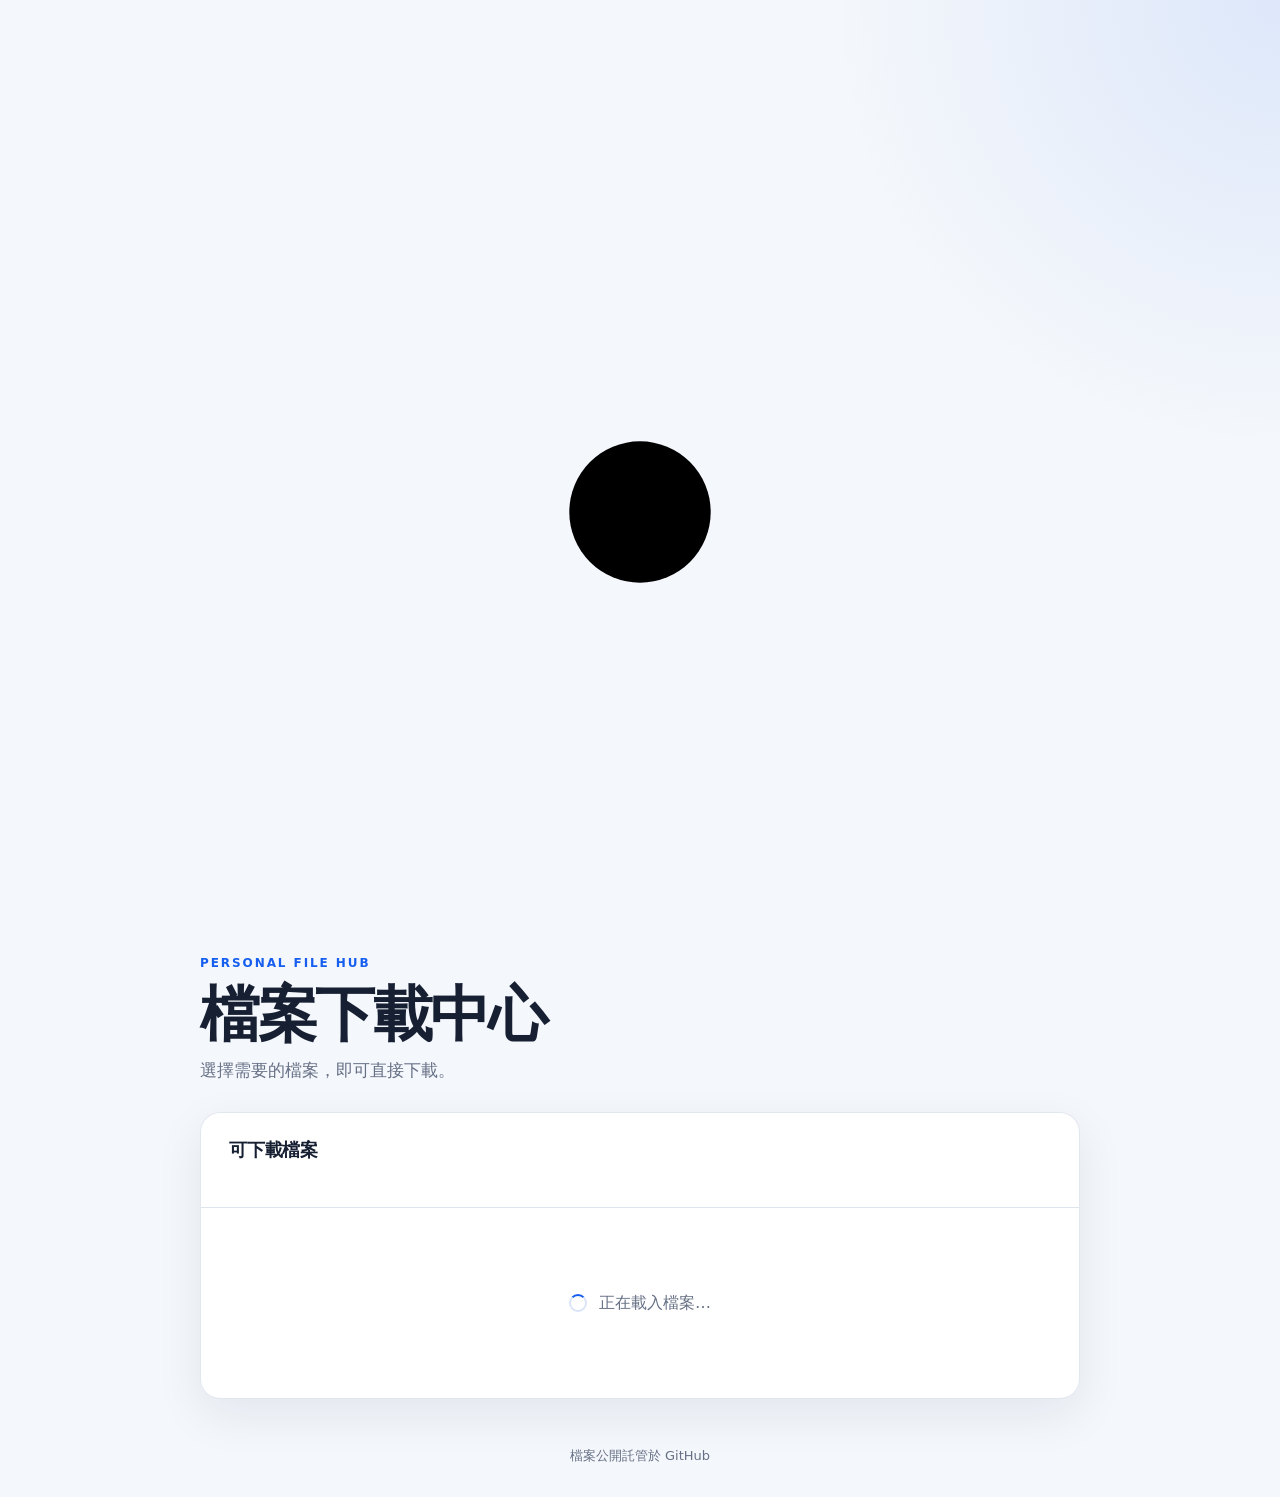
==== index.html @ 32b22eba "Move upload access behind a subtle private entry" ====
<!doctype html>
<html lang="zh-Hant">
  <head>
    <meta charset="UTF-8">
    <meta name="viewport" content="width=device-width, initial-scale=1.0">
    <meta name="description" content="從 GitHub 儲存庫快速下載公開檔案。">
    <meta name="theme-color" content="#f4f7fb">
    <title>檔案下載中心</title>
    <link rel="stylesheet" href="styles.css">
  </head>
  <body>
    <main class="page-shell">
      <header class="hero hero-with-entry">
        <a
          class="quiet-entry"
          href="upload.html"
          aria-label="開啟私人上傳工具"
          title="工具"
        >
          <svg viewBox="0 0 28 28" aria-hidden="true">
            <path d="M14 4.5v5M14 18.5v5M4.5 14h5M18.5 14h5" />
            <path d="M8 8l3 3M17 17l3 3M20 8l-3 3M11 17l-3 3" />
            <circle cx="14" cy="14" r="2.25" />
          </svg>
        </a>
        <p class="eyebrow">PERSONAL FILE HUB</p>
        <h1>檔案下載中心</h1>
        <p class="intro">選擇需要的檔案，即可直接下載。</p>
      </header>

      <section class="file-section" aria-labelledby="file-list-title">
        <div class="section-heading">
          <div>
            <h2 id="file-list-title">可下載檔案</h2>
            <p id="file-count" class="file-count" aria-live="polite"></p>
          </div>
          <button id="refresh-button" class="refresh-button" type="button" hidden>
            重新整理
          </button>
        </div>

        <div id="status" class="status" role="status" aria-live="polite">
          <span class="spinner" aria-hidden="true"></span>
          <span>正在載入檔案…</span>
        </div>
        <ul id="file-list" class="file-list" aria-label="檔案清單" hidden></ul>
      </section>
    </main>

    <footer>
      <p>檔案公開託管於 GitHub</p>
    </footer>

    <script src="app.js" defer></script>
  </body>
</html>
---- styles.css ----
:root {
  color-scheme: light;
  --background: #f4f7fb;
  --surface: #ffffff;
  --surface-soft: #f8fafc;
  --text: #172033;
  --muted: #667085;
  --border: #dfe5ee;
  --accent: #155eef;
  --accent-hover: #004eeb;
  --accent-soft: #eff4ff;
  --success: #067647;
  --success-soft: #ecfdf3;
  --danger: #b42318;
  --danger-soft: #fef3f2;
  --shadow: 0 16px 48px rgba(24, 39, 75, 0.08);
}

* { box-sizing: border-box; }

body {
  min-height: 100vh;
  margin: 0;
  background:
    radial-gradient(circle at top right, rgba(21, 94, 239, 0.1), transparent 28rem),
    var(--background);
  color: var(--text);
  font-family: Inter, ui-sans-serif, system-ui, -apple-system, BlinkMacSystemFont,
    "Segoe UI", "Noto Sans TC", sans-serif;
  -webkit-font-smoothing: antialiased;
}

button, input { font: inherit; }
button { -webkit-tap-highlight-color: transparent; }

.page-shell {
  width: min(100% - 32px, 880px);
  margin: 0 auto;
  padding: 72px 0 40px;
}

.hero { margin-bottom: 30px; }
.eyebrow {
  margin: 0 0 12px;
  color: var(--accent);
  font-size: 0.75rem;
  font-weight: 800;
  letter-spacing: 0.16em;
}

h1, h2, p { margin-top: 0; }
h1 {
  margin-bottom: 12px;
  font-size: clamp(2.25rem, 6vw, 3.75rem);
  line-height: 1.08;
  letter-spacing: -0.04em;
}
h2 { margin-bottom: 4px; font-size: 1.15rem; letter-spacing: -0.01em; }
.intro { max-width: 620px; margin-bottom: 0; color: var(--muted); font-size: 1.05rem; }

.upload-section, .file-section {
  overflow: hidden;
  border: 1px solid rgba(223, 229, 238, 0.9);
  border-radius: 20px;
  background: rgba(255, 255, 255, 0.94);
  box-shadow: var(--shadow);
}
.upload-section { margin-bottom: 24px; }

.section-heading {
  display: flex;
  align-items: center;
  justify-content: space-between;
  gap: 20px;
  padding: 24px 28px;
  border-bottom: 1px solid var(--border);
}
.file-count { min-height: 1.25em; margin-bottom: 0; color: var(--muted); font-size: 0.875rem; }
.private-badge {
  flex: 0 0 auto;
  padding: 6px 10px;
  border-radius: 999px;
  background: var(--success-soft);
  color: var(--success);
  font-size: 0.78rem;
  font-weight: 750;
}
.upload-body { display: grid; gap: 18px; padding: 24px 28px 28px; }

.token-panel {
  padding: 18px;
  border: 1px solid var(--border);
  border-radius: 14px;
  background: var(--surface-soft);
}
.token-panel > label { display: block; margin-bottom: 8px; font-size: 0.85rem; font-weight: 750; }
.token-row { display: grid; grid-template-columns: minmax(0, 1fr) auto auto; gap: 8px; }
.token-row input {
  width: 100%;
  min-width: 0;
  padding: 10px 12px;
  border: 1px solid var(--border);
  border-radius: 9px;
  background: var(--surface);
  color: var(--text);
}
.token-options { display: flex; align-items: center; justify-content: space-between; gap: 12px; margin-top: 10px; }
.checkbox-label { display: inline-flex; align-items: center; gap: 7px; color: var(--muted); font-size: 0.8rem; }
.security-note { margin: 10px 0 0; color: var(--muted); font-size: 0.78rem; line-height: 1.5; }

.drop-zone {
  display: grid;
  min-height: 220px;
  place-items: center;
  align-content: center;
  gap: 9px;
  padding: 30px;
  border: 1.5px dashed #b9c5d8;
  border-radius: 16px;
  background: var(--surface-soft);
  cursor: pointer;
  text-align: center;
  transition: border-color 150ms ease, background 150ms ease, transform 150ms ease;
}
.drop-zone:hover, .drop-zone.dragging { border-color: var(--accent); background: var(--accent-soft); }
.drop-zone.dragging { transform: scale(1.005); }
.drop-zone.has-file { border-style: solid; border-color: #75e0a7; background: var(--success-soft); }
.upload-icon {
  display: grid;
  width: 42px;
  height: 42px;
  place-items: center;
  border-radius: 12px;
  background: var(--accent);
  color: #fff;
  font-size: 1.35rem;
  font-weight: 800;
}
.drop-title { max-width: 100%; margin: 4px 0 0; overflow-wrap: anywhere; font-weight: 750; }
.drop-meta { margin: 0; color: var(--muted); font-size: 0.82rem; }
.choose-button { margin-top: 6px; }

.upload-actions { display: flex; justify-content: flex-end; gap: 10px; }
.upload-button, .download-button {
  display: inline-flex;
  min-width: 120px;
  align-items: center;
  justify-content: center;
  gap: 8px;
  padding: 11px 18px;
  border: 0;
  border-radius: 10px;
  background: var(--accent);
  color: #fff;
  font-weight: 750;
  cursor: pointer;
  transition: background 150ms ease, transform 150ms ease;
}
.upload-button:hover:not(:disabled), .download-button:hover:not(:disabled) { background: var(--accent-hover); transform: translateY(-1px); }
.upload-button:disabled, .download-button:disabled { cursor: not-allowed; opacity: 0.5; }
.secondary-button, .refresh-button {
  flex: 0 0 auto;
  padding: 9px 12px;
  border: 1px solid var(--border);
  border-radius: 9px;
  background: var(--surface);
  color: var(--text);
  cursor: pointer;
}
.secondary-button:hover, .refresh-button:hover { background: var(--surface-soft); }
.text-button { padding: 0; border: 0; background: transparent; color: var(--accent); font-size: 0.8rem; cursor: pointer; }

.upload-progress { display: grid; gap: 8px; }
.progress-track { overflow: hidden; height: 7px; border-radius: 999px; background: #e8edf5; }
.progress-bar { width: 0; height: 100%; border-radius: inherit; background: var(--accent); transition: width 200ms ease; }
.progress-bar.indeterminate { animation: progress 1.25s ease-in-out infinite alternate; }
@keyframes progress { from { transform: translateX(-70%); } to { transform: translateX(230%); } }
.upload-status { margin: 0; color: var(--muted); font-size: 0.82rem; }
.upload-status.success { color: var(--success); }
.upload-status.error { color: var(--danger); }

.status {
  display: flex;
  min-height: 190px;
  align-items: center;
  justify-content: center;
  gap: 12px;
  padding: 32px;
  color: var(--muted);
  text-align: center;
}
.status.error { color: var(--danger); }
.spinner {
  width: 18px;
  height: 18px;
  flex: 0 0 auto;
  border: 2px solid #dbe5f7;
  border-top-color: var(--accent);
  border-radius: 50%;
  animation: spin 0.8s linear infinite;
}
@keyframes spin { to { transform: rotate(360deg); } }

.file-list { margin: 0; padding: 0; list-style: none; }
.file-item {
  display: grid;
  grid-template-columns: minmax(0, 1fr) auto;
  align-items: center;
  gap: 20px;
  padding: 22px 28px;
}
.file-item + .file-item { border-top: 1px solid var(--border); }
.file-details { min-width: 0; }
.file-name {
  overflow: hidden;
  margin: 0 0 9px;
  font-size: 1rem;
  font-weight: 700;
  line-height: 1.35;
  text-overflow: ellipsis;
  white-space: nowrap;
}
.file-meta { display: flex; flex-wrap: wrap; gap: 8px; margin: 0; color: var(--muted); font-size: 0.8125rem; }
.extension { padding: 2px 8px; border-radius: 999px; background: var(--accent-soft); color: var(--accent); font-weight: 700; }
.button-spinner { width: 14px; height: 14px; border: 2px solid rgba(255, 255, 255, 0.45); border-top-color: #fff; border-radius: 50%; animation: spin 0.8s linear infinite; }

button:focus-visible, input:focus-visible, .drop-zone:focus-visible { outline: 3px solid rgba(21, 94, 239, 0.28); outline-offset: 2px; }
footer { padding: 8px 16px 32px; color: var(--muted); font-size: 0.8125rem; text-align: center; }
footer p { margin-bottom: 0; }
[hidden] { display: none !important; }

@media (max-width: 600px) {
  .page-shell { width: min(100% - 24px, 880px); padding-top: 44px; }
  .hero { margin-bottom: 24px; }
  .section-heading, .file-item, .upload-body { padding-right: 20px; padding-left: 20px; }
  .token-row { grid-template-columns: 1fr auto; }
  .token-row input { grid-column: 1 / -1; }
  .token-options { align-items: flex-start; flex-direction: column; }
  .drop-zone { min-height: 200px; padding: 24px 18px; }
  .upload-actions { flex-direction: column-reverse; }
  .upload-button, .upload-actions .secondary-button { width: 100%; }
  .file-item { grid-template-columns: 1fr; gap: 16px; }
  .file-name { white-space: normal; overflow-wrap: anywhere; }
  .download-button { width: 100%; }
}

@media (prefers-reduced-motion: reduce) {
  *, *::before, *::after {
    scroll-behavior: auto !important;
    transition-duration: 0.01ms !important;
    animation-duration: 0.01ms !important;
    animation-iteration-count: 1 !important;
  }
}
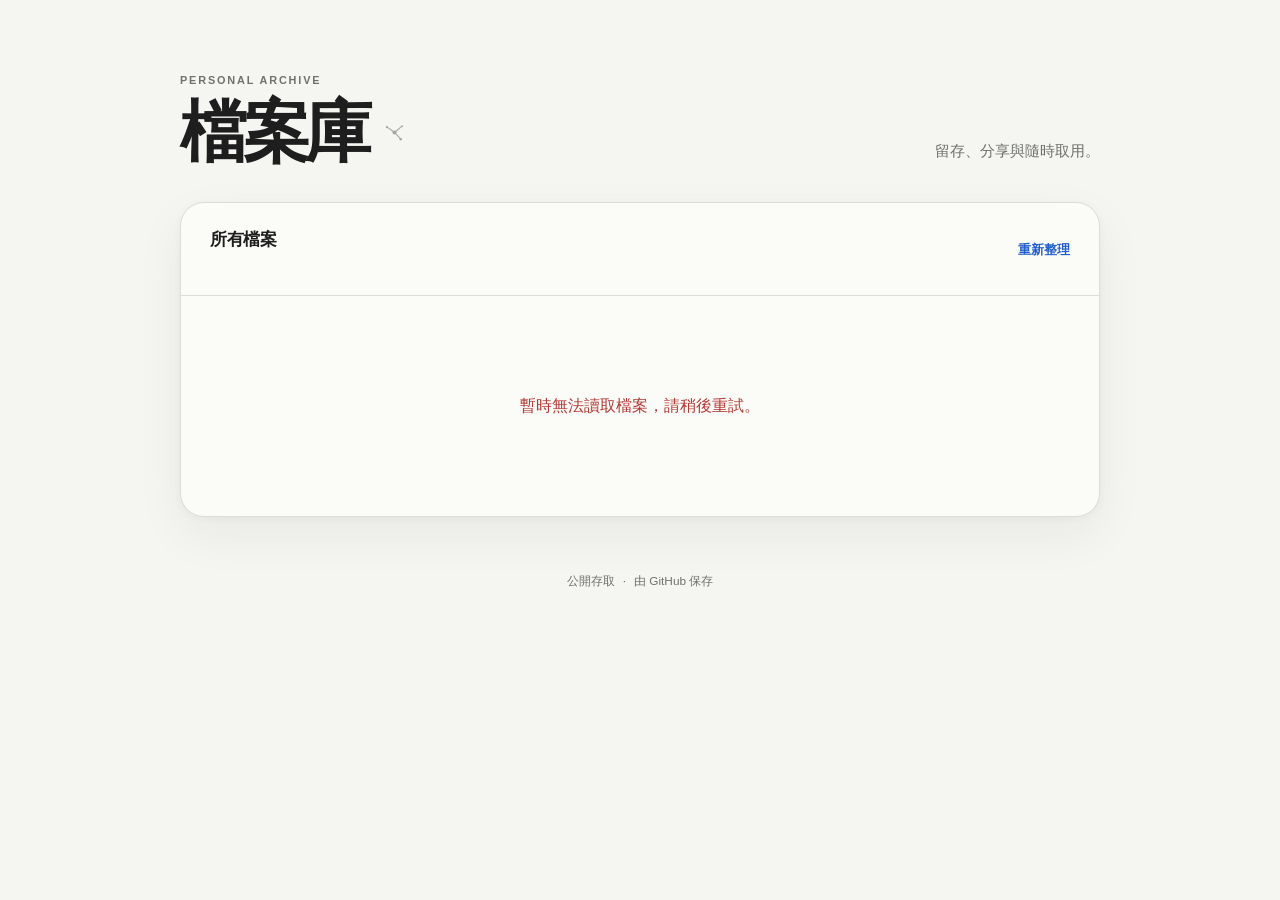
==== commit ad46e97a: "Redesign personal file hub experience" ====
--- a/index.html
+++ b/index.html
@@ -2,55 +2,59 @@
 <html lang="zh-Hant">
   <head>
     <meta charset="UTF-8">
-    <meta name="viewport" content="width=device-width, initial-scale=1.0">
-    <meta name="description" content="從 GitHub 儲存庫快速下載公開檔案。">
-    <meta name="theme-color" content="#f4f7fb">
-    <title>檔案下載中心</title>
+    <meta name="viewport" content="width=device-width, initial-scale=1, viewport-fit=cover">
+    <meta name="description" content="一個安靜、可靠的個人公開檔案庫。">
+    <meta name="theme-color" content="#f5f5f2" media="(prefers-color-scheme: light)">
+    <meta name="theme-color" content="#161718" media="(prefers-color-scheme: dark)">
+    <meta name="apple-mobile-web-app-capable" content="yes">
+    <meta name="apple-mobile-web-app-status-bar-style" content="default">
+    <meta name="apple-mobile-web-app-title" content="檔案庫">
+    <link rel="manifest" href="manifest.webmanifest">
+    <link rel="apple-touch-icon" href="assets/icons/apple-touch-icon.png">
     <link rel="stylesheet" href="styles.css">
+    <title>檔案庫</title>
   </head>
-  <body>
-    <main class="page-shell">
-      <header class="hero hero-with-entry">
-        <a
-          class="quiet-entry"
-          href="upload.html"
-          aria-label="開啟私人上傳工具"
-          title="工具"
-        >
-          <svg viewBox="0 0 28 28" aria-hidden="true">
-            <path d="M14 4.5v5M14 18.5v5M4.5 14h5M18.5 14h5" />
-            <path d="M8 8l3 3M17 17l3 3M20 8l-3 3M11 17l-3 3" />
-            <circle cx="14" cy="14" r="2.25" />
-          </svg>
-        </a>
-        <p class="eyebrow">PERSONAL FILE HUB</p>
-        <h1>檔案下載中心</h1>
-        <p class="intro">選擇需要的檔案，即可直接下載。</p>
+  <body class="archive-page">
+    <main class="app-frame">
+      <header class="archive-header">
+        <div class="archive-ident">
+          <p class="kicker">PERSONAL ARCHIVE</p>
+          <div class="title-line">
+            <h1>檔案庫</h1>
+            <a class="constellation-link" href="upload.html" aria-label="開啟私人上傳工具" title="管理檔案">
+              <svg aria-hidden="true" viewBox="0 0 28 28" fill="none">
+                <circle cx="14" cy="14" r="2.2" fill="currentColor"/>
+                <circle cx="5.5" cy="8" r="1.3" fill="currentColor"/>
+                <circle cx="22.5" cy="7" r="1.1" fill="currentColor"/>
+                <circle cx="21" cy="21.5" r="1.4" fill="currentColor"/>
+                <path d="M7 8.8 12.2 12.6M15.8 12.6 21.3 7.8M15.6 15.6l4.4 4.7" stroke="currentColor" stroke-width="1.2" stroke-linecap="round"/>
+              </svg>
+            </a>
+          </div>
+        </div>
+        <p class="archive-summary">留存、分享與隨時取用。</p>
       </header>
 
-      <section class="file-section" aria-labelledby="file-list-title">
-        <div class="section-heading">
+      <section class="library" aria-labelledby="file-list-title">
+        <div class="library-heading">
           <div>
-            <h2 id="file-list-title">可下載檔案</h2>
+            <h2 id="file-list-title">所有檔案</h2>
             <p id="file-count" class="file-count" aria-live="polite"></p>
           </div>
-          <button id="refresh-button" class="refresh-button" type="button" hidden>
-            重新整理
-          </button>
+          <button id="refresh-button" class="text-button" type="button" hidden>重新整理</button>
         </div>
 
-        <div id="status" class="status" role="status" aria-live="polite">
-          <span class="spinner" aria-hidden="true"></span>
-          <span>正在載入檔案…</span>
+        <div id="status" class="library-state" role="status" aria-live="polite">
+          <span class="quiet-spinner" aria-hidden="true"></span>
+          <span>正在整理檔案…</span>
         </div>
-        <ul id="file-list" class="file-list" aria-label="檔案清單" hidden></ul>
+        <ul id="file-list" class="file-list" aria-label="可下載檔案" hidden></ul>
       </section>
     </main>
 
-    <footer>
-      <p>檔案公開託管於 GitHub</p>
+    <footer class="archive-footer">
+      <span>公開存取</span><span aria-hidden="true">·</span><span>由 GitHub 保存</span>
     </footer>
-
     <script src="app.js" defer></script>
   </body>
 </html>
--- a/styles.css
+++ b/styles.css
@@ -1,254 +1,179 @@
 :root {
-  color-scheme: light;
-  --background: #f4f7fb;
-  --surface: #ffffff;
-  --surface-soft: #f8fafc;
-  --text: #172033;
-  --muted: #667085;
-  --border: #dfe5ee;
-  --accent: #155eef;
-  --accent-hover: #004eeb;
-  --accent-soft: #eff4ff;
-  --success: #067647;
-  --success-soft: #ecfdf3;
-  --danger: #b42318;
-  --danger-soft: #fef3f2;
-  --shadow: 0 16px 48px rgba(24, 39, 75, 0.08);
+  color-scheme: light dark;
+  --canvas: #f5f5f2;
+  --surface: #fbfbf8;
+  --surface-raised: #ffffff;
+  --ink: #1d1e1d;
+  --ink-soft: #6e716d;
+  --line: #dcddd8;
+  --line-strong: #c7c9c3;
+  --blue: #225fcc;
+  --blue-pressed: #164aab;
+  --blue-wash: #eaf1ff;
+  --success: #27744e;
+  --danger: #b33a35;
+  --danger-wash: #fff1ef;
+  --shadow: 0 18px 50px rgba(26, 28, 24, 0.06), 0 2px 8px rgba(26, 28, 24, 0.035);
+  --radius-lg: 24px;
+  --safe-bottom: env(safe-area-inset-bottom, 0px);
+  font-family: ui-rounded, "SF Pro Rounded", "SF Pro Text", -apple-system, BlinkMacSystemFont, "Segoe UI", "Noto Sans TC", sans-serif;
+}
+
+@media (prefers-color-scheme: dark) {
+  :root {
+    --canvas: #161718;
+    --surface: #1e2020;
+    --surface-raised: #252727;
+    --ink: #f1f2ef;
+    --ink-soft: #aeb2ac;
+    --line: #383b39;
+    --line-strong: #4a4e4b;
+    --blue: #91b8ff;
+    --blue-pressed: #b9d1ff;
+    --blue-wash: #1d3155;
+    --success: #77d39b;
+    --danger: #ff9c95;
+    --danger-wash: #462523;
+    --shadow: none;
+  }
 }
 
 * { box-sizing: border-box; }
-
+html { background: var(--canvas); }
 body {
+  min-width: 320px;
   min-height: 100vh;
   margin: 0;
-  background:
-    radial-gradient(circle at top right, rgba(21, 94, 239, 0.1), transparent 28rem),
-    var(--background);
-  color: var(--text);
-  font-family: Inter, ui-sans-serif, system-ui, -apple-system, BlinkMacSystemFont,
-    "Segoe UI", "Noto Sans TC", sans-serif;
+  background: var(--canvas);
+  color: var(--ink);
+  font: 400 16px/1.5 ui-rounded, "SF Pro Rounded", "SF Pro Text", -apple-system, BlinkMacSystemFont, "Segoe UI", "Noto Sans TC", sans-serif;
   -webkit-font-smoothing: antialiased;
+  text-rendering: optimizeLegibility;
 }
+button, input { font: inherit; }
+button { color: inherit; -webkit-tap-highlight-color: transparent; }
+a { color: inherit; -webkit-tap-highlight-color: transparent; }
+h1, h2, h3, p { margin-top: 0; }
+h1 { margin-bottom: 0; font-size: clamp(2.45rem, 7vw, 4.2rem); font-weight: 620; line-height: 0.98; letter-spacing: -0.065em; }
+h2 { margin-bottom: 5px; font-size: 1.05rem; font-weight: 650; letter-spacing: -0.025em; }
 
-button, input { font: inherit; }
-button { -webkit-tap-highlight-color: transparent; }
+.app-frame { width: min(calc(100% - 40px), 920px); margin: 0 auto; padding: max(72px, calc(env(safe-area-inset-top, 0px) + 48px)) 0 52px; }
+.archive-header { display: flex; align-items: end; justify-content: space-between; gap: 24px; margin-bottom: 37px; }
+.kicker { margin: 0 0 11px; color: var(--ink-soft); font-size: 0.68rem; font-weight: 700; letter-spacing: 0.17em; }
+.title-line { display: flex; align-items: center; gap: 10px; }
+.archive-summary { max-width: 12rem; margin: 0 0 3px; color: var(--ink-soft); font-size: 0.94rem; text-align: right; }
 
-.page-shell {
-  width: min(100% - 32px, 880px);
-  margin: 0 auto;
-  padding: 72px 0 40px;
-}
+.constellation-link { display: inline-grid; width: 34px; height: 34px; place-items: center; border-radius: 50%; color: color-mix(in srgb, var(--ink-soft) 82%, transparent); opacity: 0.72; transition: color 180ms ease, background 180ms ease, opacity 180ms ease, transform 180ms ease; }
+.constellation-link svg { width: 25px; height: 25px; }
+.constellation-link:hover { background: var(--blue-wash); color: var(--blue); opacity: 1; transform: rotate(10deg); }
+.constellation-link:active { transform: scale(0.9); }
 
-.hero { margin-bottom: 30px; }
-.eyebrow {
-  margin: 0 0 12px;
-  color: var(--accent);
-  font-size: 0.75rem;
-  font-weight: 800;
-  letter-spacing: 0.16em;
-}
+.library, .upload-panel { overflow: hidden; border: 1px solid var(--line); border-radius: var(--radius-lg); background: var(--surface); box-shadow: var(--shadow); }
+.library-heading { display: flex; align-items: center; justify-content: space-between; gap: 20px; padding: 24px 29px 21px; border-bottom: 1px solid var(--line); }
+.file-count { min-height: 1.25em; margin: 0; color: var(--ink-soft); font-size: 0.82rem; }
 
-h1, h2, p { margin-top: 0; }
-h1 {
-  margin-bottom: 12px;
-  font-size: clamp(2.25rem, 6vw, 3.75rem);
-  line-height: 1.08;
-  letter-spacing: -0.04em;
-}
-h2 { margin-bottom: 4px; font-size: 1.15rem; letter-spacing: -0.01em; }
-.intro { max-width: 620px; margin-bottom: 0; color: var(--muted); font-size: 1.05rem; }
+.text-button { padding: 8px 0; border: 0; background: transparent; color: var(--blue); font-size: 0.84rem; font-weight: 650; cursor: pointer; }
+.text-button:hover { color: var(--blue-pressed); text-decoration: underline; text-underline-offset: 3px; }
+.library-state { display: flex; min-height: 220px; align-items: center; justify-content: center; gap: 10px; padding: 32px; color: var(--ink-soft); text-align: center; }
+.library-state.error { color: var(--danger); }
+.quiet-spinner, .spinner { display: inline-block; width: 15px; height: 15px; flex: 0 0 auto; border: 1.8px solid color-mix(in srgb, var(--ink-soft) 24%, transparent); border-top-color: currentColor; border-radius: 50%; animation: spin 800ms linear infinite; }
+@keyframes spin { to { transform: rotate(1turn); } }
 
-.upload-section, .file-section {
-  overflow: hidden;
-  border: 1px solid rgba(223, 229, 238, 0.9);
-  border-radius: 20px;
-  background: rgba(255, 255, 255, 0.94);
-  box-shadow: var(--shadow);
-}
-.upload-section { margin-bottom: 24px; }
+.file-list { margin: 0; padding: 0; list-style: none; }
+.file-item { display: grid; grid-template-columns: minmax(0, 1fr) auto; align-items: center; gap: 24px; padding: 20px 29px; transition: background 160ms ease; }
+.file-item + .file-item { border-top: 1px solid var(--line); }
+.file-item:hover { background: color-mix(in srgb, var(--surface-raised) 75%, var(--blue-wash)); }
+.file-details { min-width: 0; }
+.file-name { overflow: hidden; margin: 0 0 7px; font-size: 1rem; font-weight: 625; letter-spacing: -0.018em; text-overflow: ellipsis; white-space: nowrap; }
+.file-meta { display: flex; flex-wrap: wrap; align-items: center; gap: 8px; margin: 0; color: var(--ink-soft); font-size: 0.79rem; }
+.extension { padding: 2px 7px; border: 1px solid color-mix(in srgb, var(--line-strong) 75%, transparent); border-radius: 6px; color: var(--ink-soft); font-size: 0.68rem; font-weight: 700; letter-spacing: 0.055em; }
 
-.section-heading {
-  display: flex;
-  align-items: center;
-  justify-content: space-between;
-  gap: 20px;
-  padding: 24px 28px;
-  border-bottom: 1px solid var(--border);
-}
-.file-count { min-height: 1.25em; margin-bottom: 0; color: var(--muted); font-size: 0.875rem; }
-.private-badge {
-  flex: 0 0 auto;
-  padding: 6px 10px;
-  border-radius: 999px;
-  background: var(--success-soft);
-  color: var(--success);
-  font-size: 0.78rem;
-  font-weight: 750;
-}
-.upload-body { display: grid; gap: 18px; padding: 24px 28px 28px; }
+.download-button, .primary-button, .secondary-button { display: inline-flex; min-height: 42px; align-items: center; justify-content: center; gap: 7px; border-radius: 11px; font-weight: 650; cursor: pointer; transition: background 160ms ease, border-color 160ms ease, color 160ms ease, transform 160ms ease, opacity 160ms ease; }
+.download-button { min-width: 92px; padding: 9px 13px; border: 1px solid var(--line); background: var(--surface-raised); color: var(--ink); font-size: 0.87rem; }
+.download-button:hover:not(:disabled) { border-color: color-mix(in srgb, var(--blue) 50%, var(--line)); color: var(--blue); background: var(--blue-wash); }
+.primary-button { width: 100%; border: 1px solid var(--blue); background: var(--blue); color: #fff; }
+.primary-button:hover:not(:disabled) { border-color: var(--blue-pressed); background: var(--blue-pressed); }
+.secondary-button { padding: 0 13px; border: 1px solid var(--line-strong); background: transparent; color: var(--ink); font-size: 0.84rem; }
+.secondary-button:hover { border-color: var(--ink-soft); background: var(--surface-raised); }
+.download-button:active:not(:disabled), .primary-button:active:not(:disabled), .secondary-button:active:not(:disabled) { transform: scale(0.97); }
+.download-button:disabled, .primary-button:disabled { cursor: wait; opacity: 0.65; }
+.button-spinner { width: 14px; height: 14px; border: 2px solid rgba(255, 255, 255, 0.45); border-top-color: #fff; border-radius: 50%; animation: spin 800ms linear infinite; }
+.archive-footer { display: flex; justify-content: center; gap: 8px; padding: 4px 24px calc(28px + var(--safe-bottom)); color: var(--ink-soft); font-size: 0.74rem; }
 
-.token-panel {
-  padding: 18px;
-  border: 1px solid var(--border);
-  border-radius: 14px;
-  background: var(--surface-soft);
-}
-.token-panel > label { display: block; margin-bottom: 8px; font-size: 0.85rem; font-weight: 750; }
-.token-row { display: grid; grid-template-columns: minmax(0, 1fr) auto auto; gap: 8px; }
-.token-row input {
-  width: 100%;
-  min-width: 0;
-  padding: 10px 12px;
-  border: 1px solid var(--border);
-  border-radius: 9px;
-  background: var(--surface);
-  color: var(--text);
-}
-.token-options { display: flex; align-items: center; justify-content: space-between; gap: 12px; margin-top: 10px; }
-.checkbox-label { display: inline-flex; align-items: center; gap: 7px; color: var(--muted); font-size: 0.8rem; }
-.security-note { margin: 10px 0 0; color: var(--muted); font-size: 0.78rem; line-height: 1.5; }
-
-.drop-zone {
-  display: grid;
-  min-height: 220px;
-  place-items: center;
-  align-content: center;
-  gap: 9px;
-  padding: 30px;
-  border: 1.5px dashed #b9c5d8;
-  border-radius: 16px;
-  background: var(--surface-soft);
-  cursor: pointer;
-  text-align: center;
-  transition: border-color 150ms ease, background 150ms ease, transform 150ms ease;
-}
-.drop-zone:hover, .drop-zone.dragging { border-color: var(--accent); background: var(--accent-soft); }
-.drop-zone.dragging { transform: scale(1.005); }
-.drop-zone.has-file { border-style: solid; border-color: #75e0a7; background: var(--success-soft); }
-.upload-icon {
-  display: grid;
-  width: 42px;
-  height: 42px;
-  place-items: center;
-  border-radius: 12px;
-  background: var(--accent);
-  color: #fff;
-  font-size: 1.35rem;
-  font-weight: 800;
-}
-.drop-title { max-width: 100%; margin: 4px 0 0; overflow-wrap: anywhere; font-weight: 750; }
-.drop-meta { margin: 0; color: var(--muted); font-size: 0.82rem; }
-.choose-button { margin-top: 6px; }
-
-.upload-actions { display: flex; justify-content: flex-end; gap: 10px; }
-.upload-button, .download-button {
-  display: inline-flex;
-  min-width: 120px;
-  align-items: center;
-  justify-content: center;
-  gap: 8px;
-  padding: 11px 18px;
-  border: 0;
-  border-radius: 10px;
-  background: var(--accent);
-  color: #fff;
-  font-weight: 750;
-  cursor: pointer;
-  transition: background 150ms ease, transform 150ms ease;
-}
-.upload-button:hover:not(:disabled), .download-button:hover:not(:disabled) { background: var(--accent-hover); transform: translateY(-1px); }
-.upload-button:disabled, .download-button:disabled { cursor: not-allowed; opacity: 0.5; }
-.secondary-button, .refresh-button {
-  flex: 0 0 auto;
-  padding: 9px 12px;
-  border: 1px solid var(--border);
-  border-radius: 9px;
-  background: var(--surface);
-  color: var(--text);
-  cursor: pointer;
-}
-.secondary-button:hover, .refresh-button:hover { background: var(--surface-soft); }
-.text-button { padding: 0; border: 0; background: transparent; color: var(--accent); font-size: 0.8rem; cursor: pointer; }
-
+/* Private uploader */
+.upload-frame { width: min(calc(100% - 40px), 620px); padding-bottom: calc(48px + var(--safe-bottom)); }
+.upload-topbar { display: flex; align-items: center; justify-content: space-between; margin-bottom: 42px; }
+.back-link { display: inline-flex; align-items: center; gap: 7px; color: var(--ink-soft); font-size: 0.87rem; text-decoration: none; }
+.back-link:hover { color: var(--ink); }
+.back-link svg { width: 16px; height: 16px; }
+.owner-mark { color: var(--ink-soft); font-size: 0.68rem; font-weight: 700; letter-spacing: 0.14em; }
+.upload-intro { margin-bottom: 29px; }
+.upload-intro h1 { margin-bottom: 13px; font-size: clamp(2.15rem, 9vw, 3.5rem); }
+.upload-intro p:last-child { max-width: 28rem; margin: 0; color: var(--ink-soft); }
+.connection-bar { display: grid; grid-template-columns: minmax(0, 1fr) auto auto; align-items: center; gap: 12px; padding: 17px 21px; border-bottom: 1px solid var(--line); }
+.connection-state { display: flex; align-items: center; gap: 8px; min-width: 0; color: var(--ink-soft); font-size: 0.82rem; }
+.connection-state span:last-child { overflow: hidden; text-overflow: ellipsis; white-space: nowrap; }
+.state-dot { width: 7px; height: 7px; flex: 0 0 auto; border-radius: 50%; background: var(--line-strong); }
+.connection-state:has(#credential-status.connected) { color: var(--success); }
+.connection-state:has(#credential-status.connected) .state-dot { background: currentColor; box-shadow: 0 0 0 3px color-mix(in srgb, currentColor 16%, transparent); }
+.credential-controls { display: flex; align-items: center; }
+.credential-toggle { white-space: nowrap; }
+.upload-body { display: grid; gap: 18px; padding: 21px; }
+.credential-panel { display: grid; gap: 14px; padding: 17px; border: 1px solid var(--line); border-radius: 15px; background: var(--surface-raised); }
+.credential-title { margin-bottom: 4px; font-size: 0.9rem; font-weight: 720; }
+.credential-description, .security-note { margin: 0; color: var(--ink-soft); font-size: 0.79rem; line-height: 1.55; }
+.credential-input-row { display: grid; grid-template-columns: minmax(0, 1fr) auto; gap: 8px; }
+.credential-input-row input { width: 100%; min-width: 0; height: 43px; padding: 0 12px; border: 1px solid var(--line-strong); border-radius: 10px; outline: none; background: var(--surface); color: var(--ink); font-size: 0.88rem; }
+.credential-input-row input:focus { border-color: var(--blue); box-shadow: 0 0 0 3px color-mix(in srgb, var(--blue) 18%, transparent); }
+.credential-actions-row { display: flex; align-items: center; justify-content: space-between; gap: 14px; }
+.compact-button { width: auto; min-height: 38px; padding: 0 13px; font-size: 0.82rem; }
+.danger-text-button { color: var(--danger); }
+.drop-zone { display: grid; min-height: 210px; place-items: center; align-content: center; gap: 5px; padding: 28px 20px; border: 1px dashed var(--line-strong); border-radius: 17px; background: color-mix(in srgb, var(--surface-raised) 70%, transparent); color: var(--ink-soft); text-align: center; cursor: pointer; transition: border-color 160ms ease, background 160ms ease, transform 160ms ease; }
+.drop-zone:hover, .drop-zone.dragging { border-color: var(--blue); background: var(--blue-wash); color: var(--blue); }
+.drop-zone:active { transform: scale(0.995); }
+.drop-zone.has-file { border-style: solid; border-color: color-mix(in srgb, var(--success) 60%, var(--line)); background: color-mix(in srgb, var(--success) 9%, var(--surface)); }
+.drop-symbol { margin-bottom: 8px; color: var(--ink); }
+.drop-symbol svg { width: 25px; height: 25px; }
+.drop-title { max-width: 100%; margin: 0; overflow-wrap: anywhere; color: var(--ink); font-size: 0.96rem; font-weight: 620; }
+.drop-meta { margin: 0 0 8px; color: var(--ink-soft); font-size: 0.8rem; }
+.choose-button { min-height: 38px; }
+.upload-actions { display: grid; grid-template-columns: minmax(0, 1fr) auto; gap: 9px; }
+.upload-actions .secondary-button { min-width: 120px; }
 .upload-progress { display: grid; gap: 8px; }
-.progress-track { overflow: hidden; height: 7px; border-radius: 999px; background: #e8edf5; }
-.progress-bar { width: 0; height: 100%; border-radius: inherit; background: var(--accent); transition: width 200ms ease; }
+.progress-track { height: 3px; overflow: hidden; border-radius: 4px; background: var(--line); }
+.progress-bar { width: 0; height: 100%; border-radius: inherit; background: var(--blue); transition: width 200ms ease; }
 .progress-bar.indeterminate { animation: progress 1.25s ease-in-out infinite alternate; }
 @keyframes progress { from { transform: translateX(-70%); } to { transform: translateX(230%); } }
-.upload-status { margin: 0; color: var(--muted); font-size: 0.82rem; }
+.upload-status { margin: 0; color: var(--ink-soft); font-size: 0.8rem; text-align: center; }
 .upload-status.success { color: var(--success); }
 .upload-status.error { color: var(--danger); }
+.post-upload-link { display: inline-flex; align-items: center; justify-self: end; gap: 8px; color: var(--blue); font-size: 0.85rem; font-weight: 700; text-decoration: none; }
+.post-upload-link:hover { text-decoration: underline; }
 
-.status {
-  display: flex;
-  min-height: 190px;
-  align-items: center;
-  justify-content: center;
-  gap: 12px;
-  padding: 32px;
-  color: var(--muted);
-  text-align: center;
-}
-.status.error { color: var(--danger); }
-.spinner {
-  width: 18px;
-  height: 18px;
-  flex: 0 0 auto;
-  border: 2px solid #dbe5f7;
-  border-top-color: var(--accent);
-  border-radius: 50%;
-  animation: spin 0.8s linear infinite;
-}
-@keyframes spin { to { transform: rotate(360deg); } }
-
-.file-list { margin: 0; padding: 0; list-style: none; }
-.file-item {
-  display: grid;
-  grid-template-columns: minmax(0, 1fr) auto;
-  align-items: center;
-  gap: 20px;
-  padding: 22px 28px;
-}
-.file-item + .file-item { border-top: 1px solid var(--border); }
-.file-details { min-width: 0; }
-.file-name {
-  overflow: hidden;
-  margin: 0 0 9px;
-  font-size: 1rem;
-  font-weight: 700;
-  line-height: 1.35;
-  text-overflow: ellipsis;
-  white-space: nowrap;
-}
-.file-meta { display: flex; flex-wrap: wrap; gap: 8px; margin: 0; color: var(--muted); font-size: 0.8125rem; }
-.extension { padding: 2px 8px; border-radius: 999px; background: var(--accent-soft); color: var(--accent); font-weight: 700; }
-.button-spinner { width: 14px; height: 14px; border: 2px solid rgba(255, 255, 255, 0.45); border-top-color: #fff; border-radius: 50%; animation: spin 0.8s linear infinite; }
-
-button:focus-visible, input:focus-visible, .drop-zone:focus-visible { outline: 3px solid rgba(21, 94, 239, 0.28); outline-offset: 2px; }
-footer { padding: 8px 16px 32px; color: var(--muted); font-size: 0.8125rem; text-align: center; }
-footer p { margin-bottom: 0; }
+button:focus-visible, input:focus-visible, .drop-zone:focus-visible, a:focus-visible, summary:focus-visible { outline: 3px solid color-mix(in srgb, var(--blue) 40%, transparent); outline-offset: 3px; }
+.sr-only { position: absolute; width: 1px; height: 1px; padding: 0; margin: -1px; overflow: hidden; clip: rect(0, 0, 0, 0); white-space: nowrap; border: 0; }
 [hidden] { display: none !important; }
 
 @media (max-width: 600px) {
-  .page-shell { width: min(100% - 24px, 880px); padding-top: 44px; }
-  .hero { margin-bottom: 24px; }
-  .section-heading, .file-item, .upload-body { padding-right: 20px; padding-left: 20px; }
-  .token-row { grid-template-columns: 1fr auto; }
-  .token-row input { grid-column: 1 / -1; }
-  .token-options { align-items: flex-start; flex-direction: column; }
-  .drop-zone { min-height: 200px; padding: 24px 18px; }
-  .upload-actions { flex-direction: column-reverse; }
-  .upload-button, .upload-actions .secondary-button { width: 100%; }
-  .file-item { grid-template-columns: 1fr; gap: 16px; }
-  .file-name { white-space: normal; overflow-wrap: anywhere; }
+  .app-frame, .upload-frame { width: min(calc(100% - 28px), 920px); padding-top: max(45px, calc(env(safe-area-inset-top, 0px) + 30px)); }
+  .archive-header { display: block; margin-bottom: 27px; }
+  .archive-summary { max-width: none; margin: 16px 0 0; text-align: left; }
+  .library, .upload-panel { border-radius: 20px; }
+  .library-heading { padding: 20px 19px 18px; }
+  .file-item { grid-template-columns: minmax(0, 1fr); gap: 14px; padding: 18px 19px; }
+  .file-name { overflow: visible; white-space: normal; overflow-wrap: anywhere; }
   .download-button { width: 100%; }
+  .upload-topbar { margin-bottom: 34px; }
+  .connection-bar { grid-template-columns: minmax(0, 1fr) auto; padding: 16px 17px; }
+  #upload-mode { display: none; }
+  .upload-body { padding: 16px; }
+  .credential-input-row { grid-template-columns: 1fr; }
+  .credential-actions-row { align-items: flex-start; flex-direction: column; }
+  .upload-actions { grid-template-columns: 1fr; }
+  .upload-actions .secondary-button { width: 100%; }
+  .drop-zone { min-height: 190px; padding: 24px 17px; }
 }
 
 @media (prefers-reduced-motion: reduce) {
-  *, *::before, *::after {
-    scroll-behavior: auto !important;
-    transition-duration: 0.01ms !important;
-    animation-duration: 0.01ms !important;
-    animation-iteration-count: 1 !important;
-  }
+  *, *::before, *::after { scroll-behavior: auto !important; animation-duration: 0.01ms !important; animation-iteration-count: 1 !important; transition-duration: 0.01ms !important; }
 }
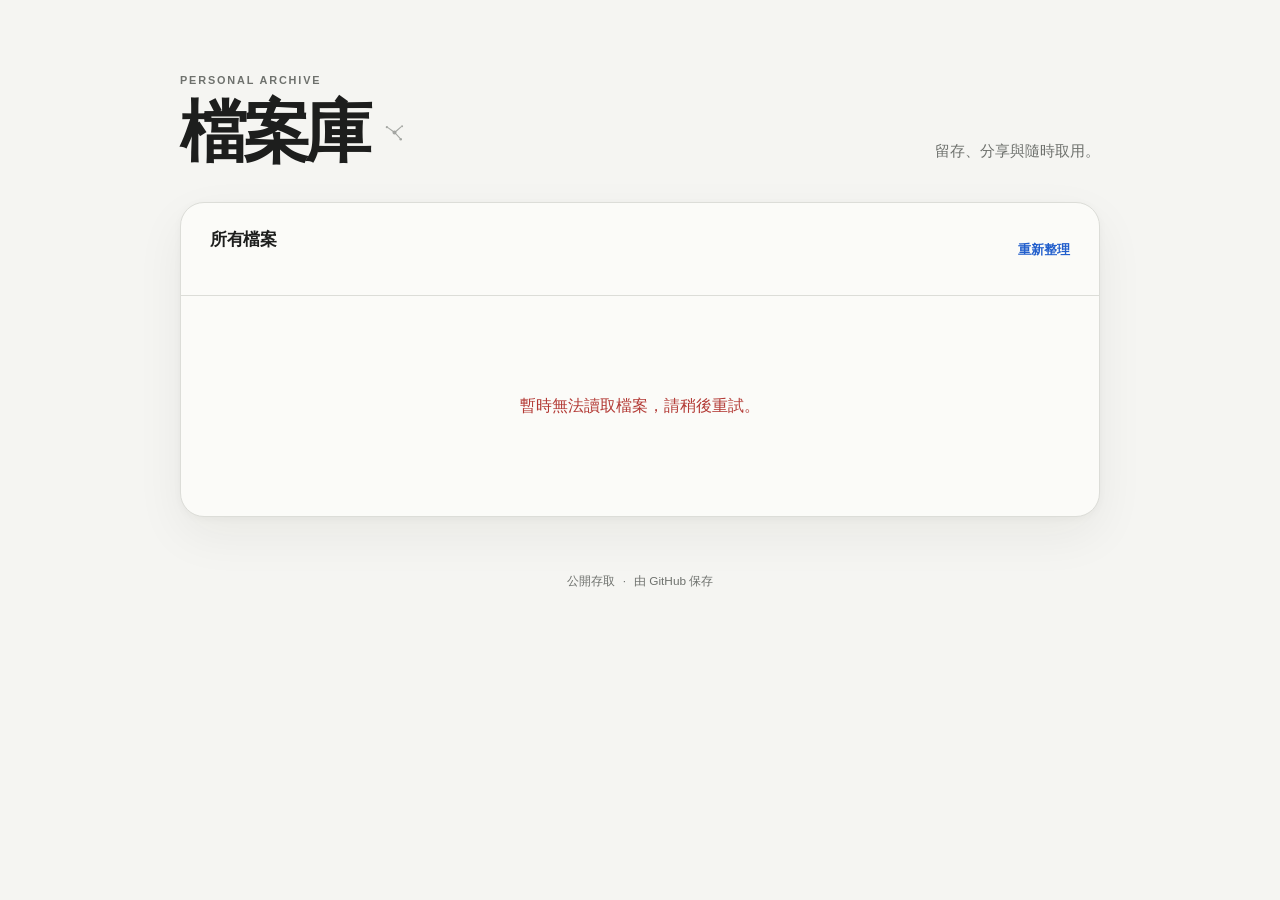
==== commit 0a2ea84a: "Add batch file actions and auto refresh" ====
--- a/index.html
+++ b/index.html
@@ -8,9 +8,10 @@
     <meta name="theme-color" content="#161718" media="(prefers-color-scheme: dark)">
     <meta name="apple-mobile-web-app-capable" content="yes">
     <meta name="apple-mobile-web-app-status-bar-style" content="default">
-    <meta name="apple-mobile-web-app-title" content="檔案庫">
-    <link rel="manifest" href="manifest.webmanifest">
-    <link rel="apple-touch-icon" href="assets/icons/apple-touch-icon.png">
+    <meta name="apple-mobile-web-app-title" content="File Hub">
+    <link rel="manifest" href="manifest.webmanifest?v=1">
+    <link rel="apple-touch-icon" sizes="180x180" href="icons/apple-touch-icon.png?v=1">
+    <link rel="icon" type="image/png" sizes="32x32" href="icons/favicon-32.png?v=1">
     <link rel="stylesheet" href="styles.css">
     <title>檔案庫</title>
   </head>
@@ -41,7 +42,15 @@
             <h2 id="file-list-title">所有檔案</h2>
             <p id="file-count" class="file-count" aria-live="polite"></p>
           </div>
-          <button id="refresh-button" class="text-button" type="button" hidden>重新整理</button>
+          <div class="library-controls">
+            <label id="select-all-control" class="select-all-control" hidden>
+              <input id="select-all-checkbox" type="checkbox">
+              <span>全選</span>
+            </label>
+            <button id="download-selected-button" class="selection-button" type="button" hidden>下載已選</button>
+            <button id="delete-selected-button" class="selection-button selection-delete-button" type="button" hidden>刪除已選</button>
+            <button id="refresh-button" class="text-button" type="button" hidden>重新整理</button>
+          </div>
         </div>
 
         <div id="status" class="library-state" role="status" aria-live="polite">
@@ -52,9 +61,24 @@
       </section>
     </main>
 
+    <dialog id="delete-dialog" class="delete-dialog" aria-labelledby="delete-dialog-title">
+      <form method="dialog" class="delete-dialog-content">
+        <p class="dialog-kicker">檔案管理</p>
+        <h2 id="delete-dialog-title">刪除這個檔案？</h2>
+        <p id="delete-dialog-filename" class="delete-dialog-filename"></p>
+        <p class="delete-dialog-description">刪除後將無法復原。</p>
+        <p id="delete-dialog-message" class="delete-dialog-message" role="alert" hidden></p>
+        <div class="delete-dialog-actions">
+          <button id="delete-cancel-button" class="secondary-button" type="button">取消</button>
+          <button id="delete-confirm-button" class="delete-confirm-button" type="button">刪除檔案</button>
+        </div>
+      </form>
+    </dialog>
+
     <footer class="archive-footer">
       <span>公開存取</span><span aria-hidden="true">·</span><span>由 GitHub 保存</span>
     </footer>
+    <script src="config.js" defer></script>
     <script src="app.js" defer></script>
   </body>
 </html>
--- a/styles.css
+++ b/styles.css
@@ -71,9 +71,18 @@
 .library, .upload-panel { overflow: hidden; border: 1px solid var(--line); border-radius: var(--radius-lg); background: var(--surface); box-shadow: var(--shadow); }
 .library-heading { display: flex; align-items: center; justify-content: space-between; gap: 20px; padding: 24px 29px 21px; border-bottom: 1px solid var(--line); }
 .file-count { min-height: 1.25em; margin: 0; color: var(--ink-soft); font-size: 0.82rem; }
+.library-controls { display: flex; align-items: center; justify-content: flex-end; gap: 12px; }
+.select-all-control, .file-select-control { display: inline-flex; align-items: center; justify-content: center; color: var(--ink-soft); cursor: pointer; }
+.select-all-control { gap: 6px; font-size: 0.8rem; font-weight: 650; white-space: nowrap; }
+.select-all-control input, .file-select-control input { width: 16px; height: 16px; margin: 0; accent-color: var(--blue); cursor: pointer; }
 
 .text-button { padding: 8px 0; border: 0; background: transparent; color: var(--blue); font-size: 0.84rem; font-weight: 650; cursor: pointer; }
 .text-button:hover { color: var(--blue-pressed); text-decoration: underline; text-underline-offset: 3px; }
+.selection-button { min-height: 34px; padding: 6px 9px; border: 1px solid var(--line); border-radius: 9px; background: var(--surface-raised); color: var(--blue); font-size: 0.76rem; font-weight: 700; cursor: pointer; transition: border-color 160ms ease, background 160ms ease, color 160ms ease, opacity 160ms ease; }
+.selection-button:hover:not(:disabled) { border-color: color-mix(in srgb, var(--blue) 45%, var(--line)); background: var(--blue-wash); }
+.selection-delete-button { color: var(--danger); }
+.selection-delete-button:hover:not(:disabled) { border-color: color-mix(in srgb, var(--danger) 45%, var(--line)); background: var(--danger-wash); }
+.selection-button:disabled { cursor: wait; opacity: 0.65; }
 .library-state { display: flex; min-height: 220px; align-items: center; justify-content: center; gap: 10px; padding: 32px; color: var(--ink-soft); text-align: center; }
 .library-state.error { color: var(--danger); }
 .quiet-spinner, .spinner { display: inline-block; width: 15px; height: 15px; flex: 0 0 auto; border: 1.8px solid color-mix(in srgb, var(--ink-soft) 24%, transparent); border-top-color: currentColor; border-radius: 50%; animation: spin 800ms linear infinite; }
@@ -89,8 +98,16 @@
 .extension { padding: 2px 7px; border: 1px solid color-mix(in srgb, var(--line-strong) 75%, transparent); border-radius: 6px; color: var(--ink-soft); font-size: 0.68rem; font-weight: 700; letter-spacing: 0.055em; }
 
 .download-button, .primary-button, .secondary-button { display: inline-flex; min-height: 42px; align-items: center; justify-content: center; gap: 7px; border-radius: 11px; font-weight: 650; cursor: pointer; transition: background 160ms ease, border-color 160ms ease, color 160ms ease, transform 160ms ease, opacity 160ms ease; }
+.file-actions { display: flex; align-items: center; gap: 6px; }
+.file-select-control { width: 32px; height: 34px; border-radius: 9px; opacity: 0.62; transition: background 160ms ease, opacity 160ms ease; }
+.file-select-control:hover, .file-select-control:focus-within { background: var(--blue-wash); opacity: 1; }
 .download-button { min-width: 92px; padding: 9px 13px; border: 1px solid var(--line); background: var(--surface-raised); color: var(--ink); font-size: 0.87rem; }
 .download-button:hover:not(:disabled) { border-color: color-mix(in srgb, var(--blue) 50%, var(--line)); color: var(--blue); background: var(--blue-wash); }
+.delete-icon-button { display: inline-grid; width: 34px; height: 34px; place-items: center; padding: 0; border: 0; border-radius: 9px; background: transparent; color: var(--ink-soft); cursor: pointer; opacity: 0.44; transition: color 160ms ease, background 160ms ease, opacity 160ms ease, transform 160ms ease; }
+.delete-icon-button svg { width: 18px; height: 18px; }
+.delete-icon-button:hover:not(:disabled), .delete-icon-button:focus-visible { background: var(--danger-wash); color: var(--danger); opacity: 1; }
+.delete-icon-button:active:not(:disabled) { transform: scale(0.92); }
+.delete-icon-button:disabled { cursor: wait; opacity: 0.35; }
 .primary-button { width: 100%; border: 1px solid var(--blue); background: var(--blue); color: #fff; }
 .primary-button:hover:not(:disabled) { border-color: var(--blue-pressed); background: var(--blue-pressed); }
 .secondary-button { padding: 0 13px; border: 1px solid var(--line-strong); background: transparent; color: var(--ink); font-size: 0.84rem; }
@@ -99,6 +116,21 @@
 .download-button:disabled, .primary-button:disabled { cursor: wait; opacity: 0.65; }
 .button-spinner { width: 14px; height: 14px; border: 2px solid rgba(255, 255, 255, 0.45); border-top-color: #fff; border-radius: 50%; animation: spin 800ms linear infinite; }
 .archive-footer { display: flex; justify-content: center; gap: 8px; padding: 4px 24px calc(28px + var(--safe-bottom)); color: var(--ink-soft); font-size: 0.74rem; }
+
+.delete-dialog { width: min(calc(100% - 40px), 390px); padding: 0; border: 1px solid var(--line); border-radius: 19px; background: var(--surface); color: var(--ink); box-shadow: 0 24px 70px rgba(0, 0, 0, 0.2); }
+.delete-dialog::backdrop { background: rgba(19, 22, 21, 0.36); backdrop-filter: blur(3px); }
+.delete-dialog-content { padding: 25px; }
+.dialog-kicker { margin: 0 0 8px; color: var(--ink-soft); font-size: 0.68rem; font-weight: 700; letter-spacing: 0.12em; }
+.delete-dialog h2 { margin-bottom: 10px; font-size: 1.2rem; }
+.delete-dialog-filename { margin: 0 0 8px; overflow-wrap: anywhere; color: var(--ink); font-weight: 650; }
+.delete-dialog-description { margin: 0; color: var(--ink-soft); font-size: 0.86rem; }
+.delete-dialog-message { margin: 14px 0 0; color: var(--danger); font-size: 0.83rem; }
+.delete-dialog-actions { display: flex; justify-content: flex-end; gap: 9px; margin-top: 25px; }
+.delete-dialog-actions .secondary-button { min-height: 40px; }
+.delete-confirm-button { display: inline-flex; min-height: 40px; align-items: center; justify-content: center; padding: 0 13px; border: 1px solid var(--danger); border-radius: 11px; background: var(--danger); color: #fff; font-weight: 650; cursor: pointer; transition: background 160ms ease, border-color 160ms ease, transform 160ms ease, opacity 160ms ease; }
+.delete-confirm-button:hover:not(:disabled) { border-color: color-mix(in srgb, var(--danger) 88%, #000); background: color-mix(in srgb, var(--danger) 88%, #000); }
+.delete-confirm-button:active:not(:disabled) { transform: scale(0.97); }
+.delete-confirm-button:disabled { cursor: wait; opacity: 0.68; }
 
 /* Private uploader */
 .upload-frame { width: min(calc(100% - 40px), 620px); padding-bottom: calc(48px + var(--safe-bottom)); }
@@ -159,10 +191,12 @@
   .archive-header { display: block; margin-bottom: 27px; }
   .archive-summary { max-width: none; margin: 16px 0 0; text-align: left; }
   .library, .upload-panel { border-radius: 20px; }
-  .library-heading { padding: 20px 19px 18px; }
+  .library-heading { display: grid; grid-template-columns: minmax(0, 1fr); gap: 14px; padding: 20px 19px 18px; }
+  .library-controls { justify-content: flex-start; flex-wrap: wrap; gap: 9px 12px; }
   .file-item { grid-template-columns: minmax(0, 1fr); gap: 14px; padding: 18px 19px; }
   .file-name { overflow: visible; white-space: normal; overflow-wrap: anywhere; }
-  .download-button { width: 100%; }
+  .file-actions { width: 100%; }
+  .download-button { width: auto; flex: 1; }
   .upload-topbar { margin-bottom: 34px; }
   .connection-bar { grid-template-columns: minmax(0, 1fr) auto; padding: 16px 17px; }
   #upload-mode { display: none; }
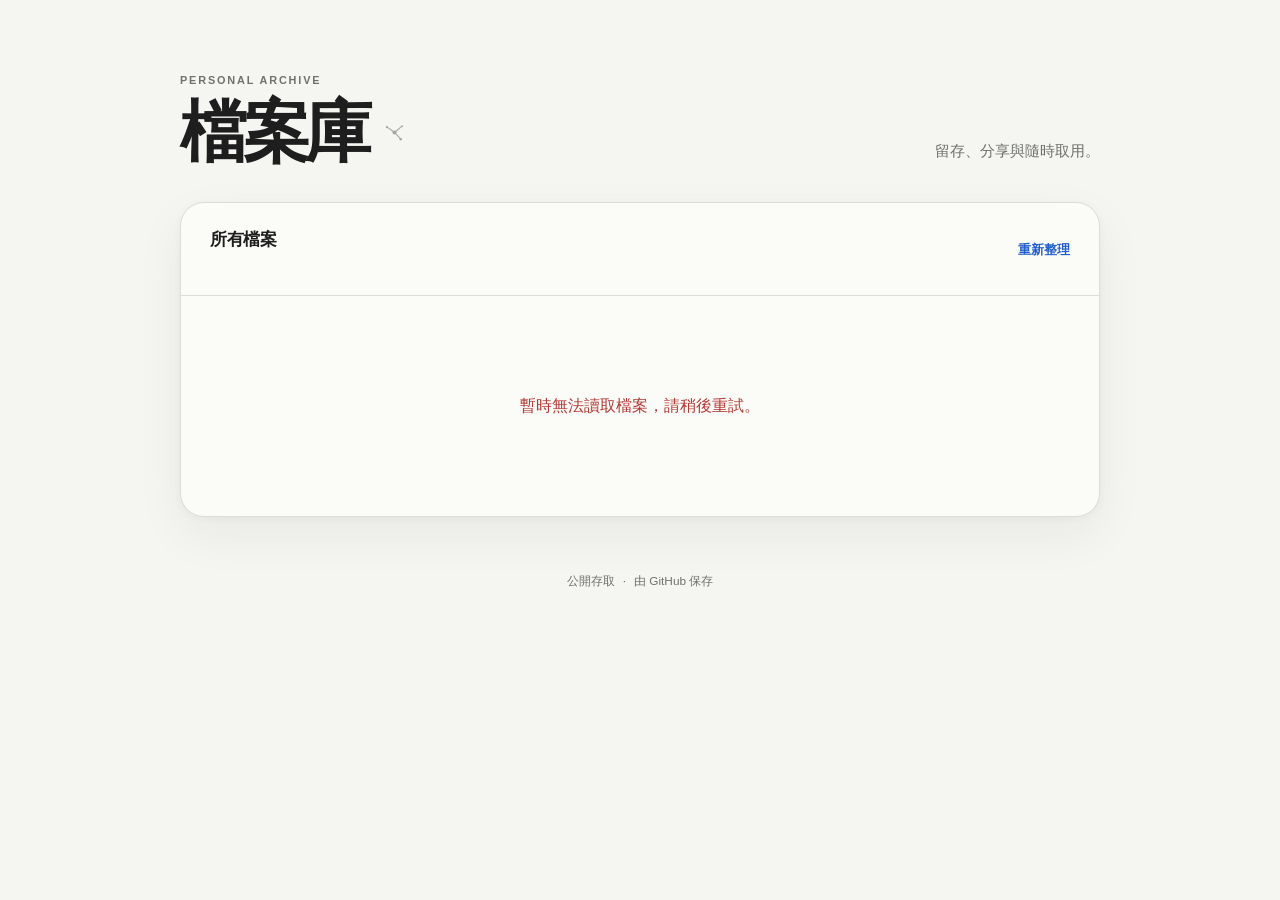
==== commit 83292334: "Make batch selection controls prominent" ====
--- a/index.html
+++ b/index.html
@@ -12,7 +12,7 @@
     <link rel="manifest" href="manifest.webmanifest?v=1">
     <link rel="apple-touch-icon" sizes="180x180" href="icons/apple-touch-icon.png?v=1">
     <link rel="icon" type="image/png" sizes="32x32" href="icons/favicon-32.png?v=1">
-    <link rel="stylesheet" href="styles.css">
+    <link rel="stylesheet" href="styles.css?v=3">
     <title>檔案庫</title>
   </head>
   <body class="archive-page">
@@ -42,14 +42,17 @@
             <h2 id="file-list-title">所有檔案</h2>
             <p id="file-count" class="file-count" aria-live="polite"></p>
           </div>
+          <button id="refresh-button" class="text-button" type="button" hidden>重新整理</button>
+        </div>
+        <div id="selection-toolbar" class="selection-toolbar" hidden>
+          <p>選取檔案後可批次下載或刪除</p>
           <div class="library-controls">
-            <label id="select-all-control" class="select-all-control" hidden>
+            <label id="select-all-control" class="select-all-control">
               <input id="select-all-checkbox" type="checkbox">
               <span>全選</span>
             </label>
             <button id="download-selected-button" class="selection-button" type="button" hidden>下載已選</button>
             <button id="delete-selected-button" class="selection-button selection-delete-button" type="button" hidden>刪除已選</button>
-            <button id="refresh-button" class="text-button" type="button" hidden>重新整理</button>
           </div>
         </div>
 
@@ -78,7 +81,7 @@
     <footer class="archive-footer">
       <span>公開存取</span><span aria-hidden="true">·</span><span>由 GitHub 保存</span>
     </footer>
-    <script src="config.js" defer></script>
-    <script src="app.js" defer></script>
+    <script src="config.js?v=3" defer></script>
+    <script src="app.js?v=3" defer></script>
   </body>
 </html>
--- a/styles.css
+++ b/styles.css
@@ -71,6 +71,8 @@
 .library, .upload-panel { overflow: hidden; border: 1px solid var(--line); border-radius: var(--radius-lg); background: var(--surface); box-shadow: var(--shadow); }
 .library-heading { display: flex; align-items: center; justify-content: space-between; gap: 20px; padding: 24px 29px 21px; border-bottom: 1px solid var(--line); }
 .file-count { min-height: 1.25em; margin: 0; color: var(--ink-soft); font-size: 0.82rem; }
+.selection-toolbar { display: flex; align-items: center; justify-content: space-between; gap: 18px; padding: 12px 29px; border-bottom: 1px solid var(--line); background: color-mix(in srgb, var(--blue-wash) 32%, var(--surface)); }
+.selection-toolbar > p { margin: 0; color: var(--ink-soft); font-size: 0.78rem; }
 .library-controls { display: flex; align-items: center; justify-content: flex-end; gap: 12px; }
 .select-all-control, .file-select-control { display: inline-flex; align-items: center; justify-content: center; color: var(--ink-soft); cursor: pointer; }
 .select-all-control { gap: 6px; font-size: 0.8rem; font-weight: 650; white-space: nowrap; }
@@ -89,9 +91,10 @@
 @keyframes spin { to { transform: rotate(1turn); } }
 
 .file-list { margin: 0; padding: 0; list-style: none; }
-.file-item { display: grid; grid-template-columns: minmax(0, 1fr) auto; align-items: center; gap: 24px; padding: 20px 29px; transition: background 160ms ease; }
+.file-item { display: grid; grid-template-columns: auto minmax(0, 1fr) auto; align-items: center; gap: 16px; padding: 20px 29px; transition: background 160ms ease; }
 .file-item + .file-item { border-top: 1px solid var(--line); }
 .file-item:hover { background: color-mix(in srgb, var(--surface-raised) 75%, var(--blue-wash)); }
+.file-item.is-selected { background: color-mix(in srgb, var(--blue-wash) 62%, var(--surface)); }
 .file-details { min-width: 0; }
 .file-name { overflow: hidden; margin: 0 0 7px; font-size: 1rem; font-weight: 625; letter-spacing: -0.018em; text-overflow: ellipsis; white-space: nowrap; }
 .file-meta { display: flex; flex-wrap: wrap; align-items: center; gap: 8px; margin: 0; color: var(--ink-soft); font-size: 0.79rem; }
@@ -191,11 +194,13 @@
   .archive-header { display: block; margin-bottom: 27px; }
   .archive-summary { max-width: none; margin: 16px 0 0; text-align: left; }
   .library, .upload-panel { border-radius: 20px; }
-  .library-heading { display: grid; grid-template-columns: minmax(0, 1fr); gap: 14px; padding: 20px 19px 18px; }
+  .library-heading { padding: 20px 19px 18px; }
+  .selection-toolbar { display: grid; gap: 10px; padding: 13px 19px; }
   .library-controls { justify-content: flex-start; flex-wrap: wrap; gap: 9px 12px; }
-  .file-item { grid-template-columns: minmax(0, 1fr); gap: 14px; padding: 18px 19px; }
+  .file-item { grid-template-columns: auto minmax(0, 1fr); gap: 12px; padding: 18px 19px; }
   .file-name { overflow: visible; white-space: normal; overflow-wrap: anywhere; }
-  .file-actions { width: 100%; }
+  .file-select-control { align-self: start; margin-top: 1px; }
+  .file-actions { width: 100%; grid-column: 1 / -1; }
   .download-button { width: auto; flex: 1; }
   .upload-topbar { margin-bottom: 34px; }
   .connection-bar { grid-template-columns: minmax(0, 1fr) auto; padding: 16px 17px; }
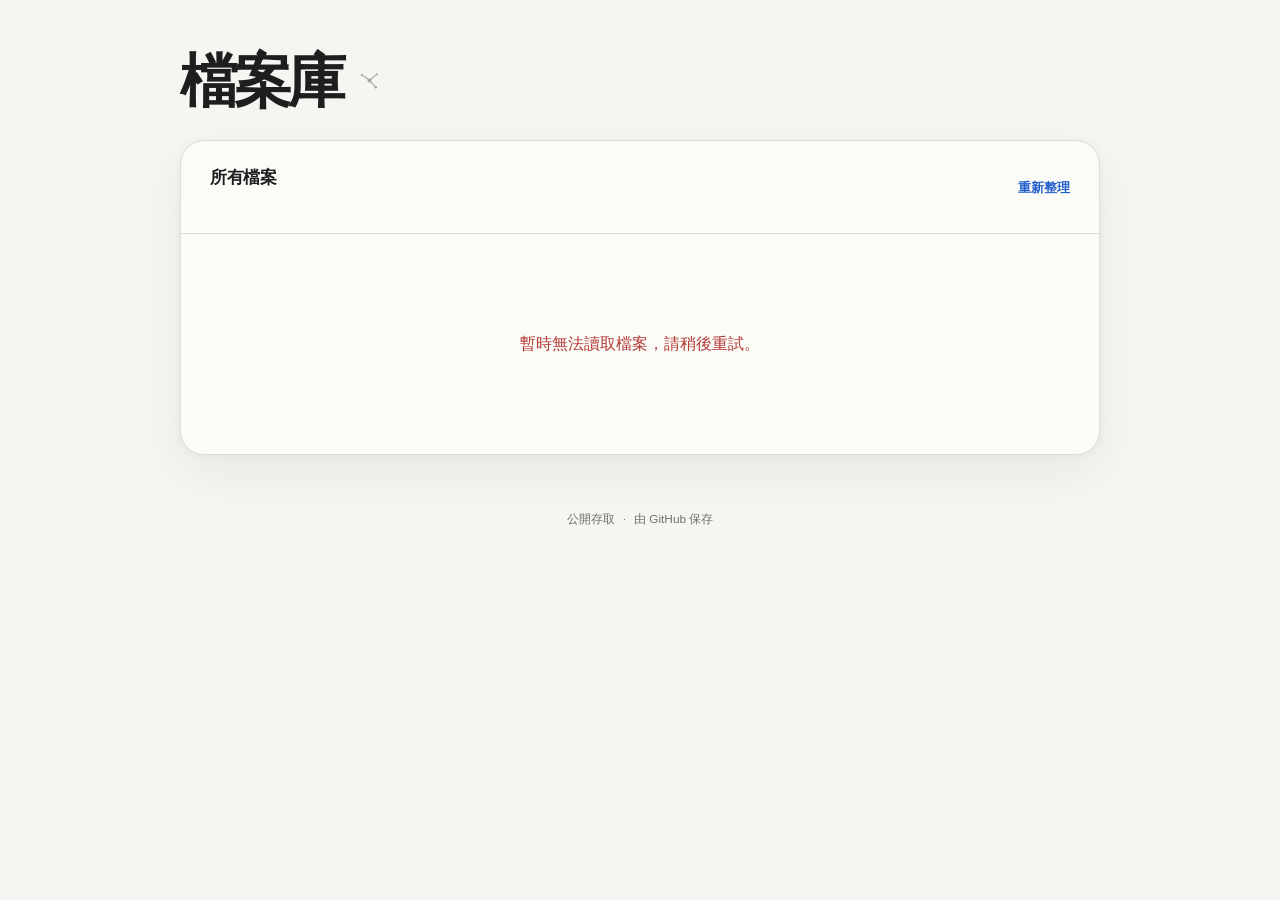
==== commit edbeb11a: "Simplify file library selection UI" ====
--- a/index.html
+++ b/index.html
@@ -12,28 +12,24 @@
     <link rel="manifest" href="manifest.webmanifest?v=1">
     <link rel="apple-touch-icon" sizes="180x180" href="icons/apple-touch-icon.png?v=1">
     <link rel="icon" type="image/png" sizes="32x32" href="icons/favicon-32.png?v=1">
-    <link rel="stylesheet" href="styles.css?v=3">
+    <link rel="stylesheet" href="styles.css?v=4">
     <title>檔案庫</title>
   </head>
   <body class="archive-page">
     <main class="app-frame">
       <header class="archive-header">
-        <div class="archive-ident">
-          <p class="kicker">PERSONAL ARCHIVE</p>
-          <div class="title-line">
-            <h1>檔案庫</h1>
-            <a class="constellation-link" href="upload.html" aria-label="開啟私人上傳工具" title="管理檔案">
-              <svg aria-hidden="true" viewBox="0 0 28 28" fill="none">
-                <circle cx="14" cy="14" r="2.2" fill="currentColor"/>
-                <circle cx="5.5" cy="8" r="1.3" fill="currentColor"/>
-                <circle cx="22.5" cy="7" r="1.1" fill="currentColor"/>
-                <circle cx="21" cy="21.5" r="1.4" fill="currentColor"/>
-                <path d="M7 8.8 12.2 12.6M15.8 12.6 21.3 7.8M15.6 15.6l4.4 4.7" stroke="currentColor" stroke-width="1.2" stroke-linecap="round"/>
-              </svg>
-            </a>
-          </div>
+        <div class="title-line">
+          <h1>檔案庫</h1>
+          <a class="constellation-link" href="upload.html" aria-label="開啟私人上傳工具" title="管理檔案">
+            <svg aria-hidden="true" viewBox="0 0 28 28" fill="none">
+              <circle cx="14" cy="14" r="2.2" fill="currentColor"/>
+              <circle cx="5.5" cy="8" r="1.3" fill="currentColor"/>
+              <circle cx="22.5" cy="7" r="1.1" fill="currentColor"/>
+              <circle cx="21" cy="21.5" r="1.4" fill="currentColor"/>
+              <path d="M7 8.8 12.2 12.6M15.8 12.6 21.3 7.8M15.6 15.6l4.4 4.7" stroke="currentColor" stroke-width="1.2" stroke-linecap="round"/>
+            </svg>
+          </a>
         </div>
-        <p class="archive-summary">留存、分享與隨時取用。</p>
       </header>
 
       <section class="library" aria-labelledby="file-list-title">
@@ -42,10 +38,12 @@
             <h2 id="file-list-title">所有檔案</h2>
             <p id="file-count" class="file-count" aria-live="polite"></p>
           </div>
-          <button id="refresh-button" class="text-button" type="button" hidden>重新整理</button>
+          <div class="library-header-actions">
+            <button id="selection-mode-button" class="selection-mode-button" type="button" aria-pressed="false" hidden>選取</button>
+            <button id="refresh-button" class="text-button" type="button" hidden>重新整理</button>
+          </div>
         </div>
         <div id="selection-toolbar" class="selection-toolbar" hidden>
-          <p>選取檔案後可批次下載或刪除</p>
           <div class="library-controls">
             <label id="select-all-control" class="select-all-control">
               <input id="select-all-checkbox" type="checkbox">
@@ -81,7 +79,7 @@
     <footer class="archive-footer">
       <span>公開存取</span><span aria-hidden="true">·</span><span>由 GitHub 保存</span>
     </footer>
-    <script src="config.js?v=3" defer></script>
-    <script src="app.js?v=3" defer></script>
+    <script src="config.js?v=4" defer></script>
+    <script src="app.js?v=4" defer></script>
   </body>
 </html>
--- a/styles.css
+++ b/styles.css
@@ -54,14 +54,12 @@
 button { color: inherit; -webkit-tap-highlight-color: transparent; }
 a { color: inherit; -webkit-tap-highlight-color: transparent; }
 h1, h2, h3, p { margin-top: 0; }
-h1 { margin-bottom: 0; font-size: clamp(2.45rem, 7vw, 4.2rem); font-weight: 620; line-height: 0.98; letter-spacing: -0.065em; }
+h1 { margin-bottom: 0; font-size: clamp(2.45rem, 7vw, 3.65rem); font-weight: 620; line-height: 0.98; letter-spacing: -0.065em; }
 h2 { margin-bottom: 5px; font-size: 1.05rem; font-weight: 650; letter-spacing: -0.025em; }
 
-.app-frame { width: min(calc(100% - 40px), 920px); margin: 0 auto; padding: max(72px, calc(env(safe-area-inset-top, 0px) + 48px)) 0 52px; }
-.archive-header { display: flex; align-items: end; justify-content: space-between; gap: 24px; margin-bottom: 37px; }
-.kicker { margin: 0 0 11px; color: var(--ink-soft); font-size: 0.68rem; font-weight: 700; letter-spacing: 0.17em; }
+.app-frame { width: min(calc(100% - 40px), 920px); margin: 0 auto; padding: max(52px, calc(env(safe-area-inset-top, 0px) + 32px)) 0 52px; }
+.archive-header { margin-bottom: 31px; }
 .title-line { display: flex; align-items: center; gap: 10px; }
-.archive-summary { max-width: 12rem; margin: 0 0 3px; color: var(--ink-soft); font-size: 0.94rem; text-align: right; }
 
 .constellation-link { display: inline-grid; width: 34px; height: 34px; place-items: center; border-radius: 50%; color: color-mix(in srgb, var(--ink-soft) 82%, transparent); opacity: 0.72; transition: color 180ms ease, background 180ms ease, opacity 180ms ease, transform 180ms ease; }
 .constellation-link svg { width: 25px; height: 25px; }
@@ -71,8 +69,10 @@
 .library, .upload-panel { overflow: hidden; border: 1px solid var(--line); border-radius: var(--radius-lg); background: var(--surface); box-shadow: var(--shadow); }
 .library-heading { display: flex; align-items: center; justify-content: space-between; gap: 20px; padding: 24px 29px 21px; border-bottom: 1px solid var(--line); }
 .file-count { min-height: 1.25em; margin: 0; color: var(--ink-soft); font-size: 0.82rem; }
-.selection-toolbar { display: flex; align-items: center; justify-content: space-between; gap: 18px; padding: 12px 29px; border-bottom: 1px solid var(--line); background: color-mix(in srgb, var(--blue-wash) 32%, var(--surface)); }
-.selection-toolbar > p { margin: 0; color: var(--ink-soft); font-size: 0.78rem; }
+.library-header-actions { display: flex; align-items: center; gap: 16px; }
+.selection-mode-button { padding: 7px 0; border: 0; border-radius: 8px; background: transparent; color: var(--ink-soft); font-size: 0.84rem; font-weight: 650; cursor: pointer; transition: color 160ms ease, background 160ms ease; }
+.selection-mode-button:hover, .selection-mode-button[aria-pressed="true"] { color: var(--blue); }
+.selection-toolbar { display: flex; align-items: center; justify-content: flex-end; padding: 11px 29px; border-bottom: 1px solid var(--line); background: color-mix(in srgb, var(--blue-wash) 24%, var(--surface)); }
 .library-controls { display: flex; align-items: center; justify-content: flex-end; gap: 12px; }
 .select-all-control, .file-select-control { display: inline-flex; align-items: center; justify-content: center; color: var(--ink-soft); cursor: pointer; }
 .select-all-control { gap: 6px; font-size: 0.8rem; font-weight: 650; white-space: nowrap; }
@@ -91,7 +91,8 @@
 @keyframes spin { to { transform: rotate(1turn); } }
 
 .file-list { margin: 0; padding: 0; list-style: none; }
-.file-item { display: grid; grid-template-columns: auto minmax(0, 1fr) auto; align-items: center; gap: 16px; padding: 20px 29px; transition: background 160ms ease; }
+.file-item { display: grid; grid-template-columns: minmax(0, 1fr) auto; align-items: center; gap: 24px; padding: 20px 29px; transition: background 160ms ease; }
+.file-item.selection-active { grid-template-columns: auto minmax(0, 1fr) auto; gap: 16px; }
 .file-item + .file-item { border-top: 1px solid var(--line); }
 .file-item:hover { background: color-mix(in srgb, var(--surface-raised) 75%, var(--blue-wash)); }
 .file-item.is-selected { background: color-mix(in srgb, var(--blue-wash) 62%, var(--surface)); }
@@ -191,13 +192,13 @@
 
 @media (max-width: 600px) {
   .app-frame, .upload-frame { width: min(calc(100% - 28px), 920px); padding-top: max(45px, calc(env(safe-area-inset-top, 0px) + 30px)); }
-  .archive-header { display: block; margin-bottom: 27px; }
-  .archive-summary { max-width: none; margin: 16px 0 0; text-align: left; }
+  .archive-header { margin-bottom: 27px; }
   .library, .upload-panel { border-radius: 20px; }
   .library-heading { padding: 20px 19px 18px; }
-  .selection-toolbar { display: grid; gap: 10px; padding: 13px 19px; }
+  .selection-toolbar { padding: 12px 19px; }
   .library-controls { justify-content: flex-start; flex-wrap: wrap; gap: 9px 12px; }
-  .file-item { grid-template-columns: auto minmax(0, 1fr); gap: 12px; padding: 18px 19px; }
+  .file-item { grid-template-columns: minmax(0, 1fr); gap: 14px; padding: 18px 19px; }
+  .file-item.selection-active { grid-template-columns: auto minmax(0, 1fr); gap: 12px; }
   .file-name { overflow: visible; white-space: normal; overflow-wrap: anywhere; }
   .file-select-control { align-self: start; margin-top: 1px; }
   .file-actions { width: 100%; grid-column: 1 / -1; }
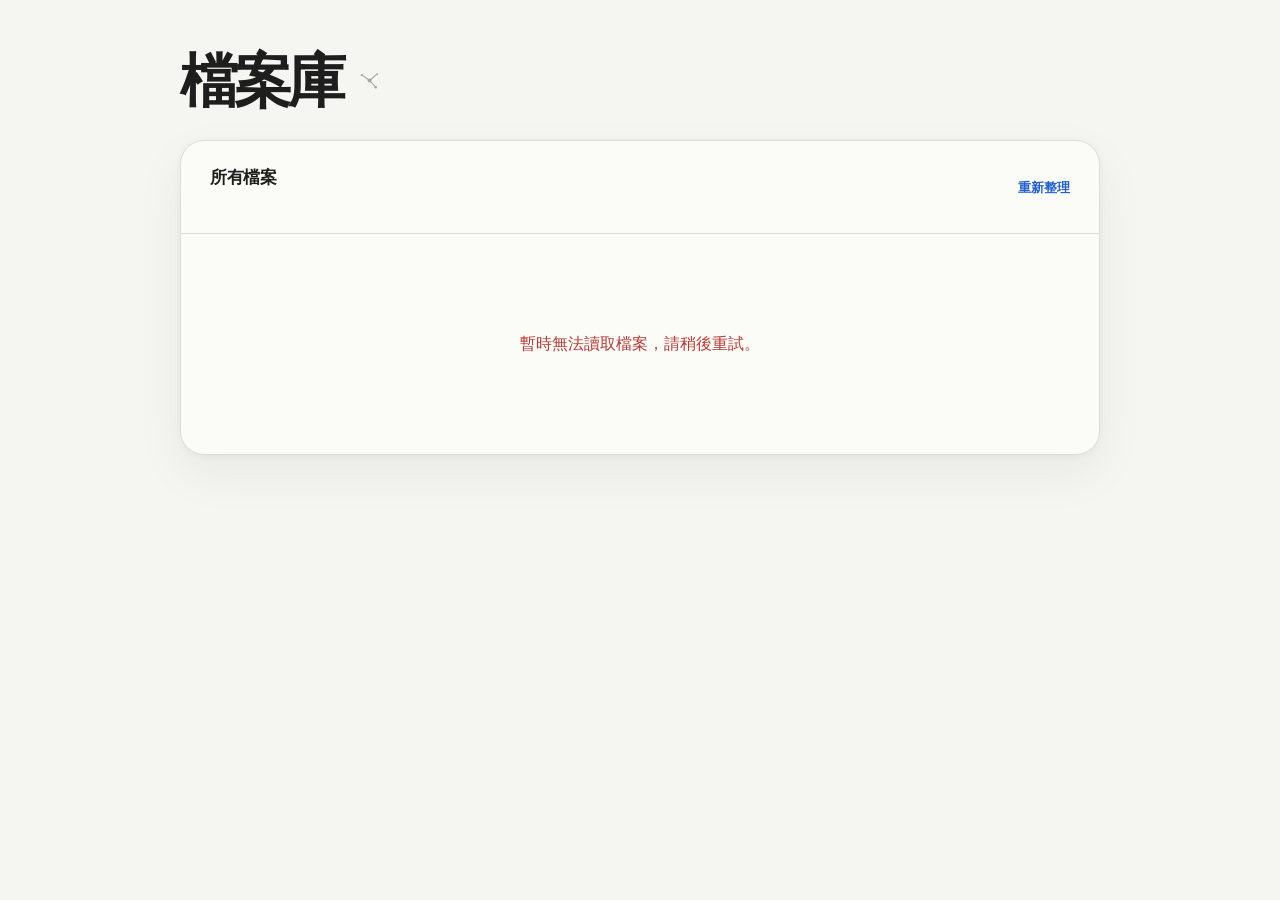
==== commit 8f245eb9: "Refine file hub labels and ordering" ====
--- a/index.html
+++ b/index.html
@@ -3,7 +3,7 @@
   <head>
     <meta charset="UTF-8">
     <meta name="viewport" content="width=device-width, initial-scale=1, viewport-fit=cover">
-    <meta name="description" content="一個安靜、可靠的個人公開檔案庫。">
+    <meta name="description" content="一個安靜、可靠的個人檔案庫。">
     <meta name="theme-color" content="#f5f5f2" media="(prefers-color-scheme: light)">
     <meta name="theme-color" content="#161718" media="(prefers-color-scheme: dark)">
     <meta name="apple-mobile-web-app-capable" content="yes">
@@ -12,7 +12,7 @@
     <link rel="manifest" href="manifest.webmanifest?v=1">
     <link rel="apple-touch-icon" sizes="180x180" href="icons/apple-touch-icon.png?v=1">
     <link rel="icon" type="image/png" sizes="32x32" href="icons/favicon-32.png?v=1">
-    <link rel="stylesheet" href="styles.css?v=4">
+    <link rel="stylesheet" href="styles.css?v=5">
     <title>檔案庫</title>
   </head>
   <body class="archive-page">
@@ -76,10 +76,7 @@
       </form>
     </dialog>
 
-    <footer class="archive-footer">
-      <span>公開存取</span><span aria-hidden="true">·</span><span>由 GitHub 保存</span>
-    </footer>
     <script src="config.js?v=4" defer></script>
-    <script src="app.js?v=4" defer></script>
+    <script src="app.js?v=5" defer></script>
   </body>
 </html>
--- a/styles.css
+++ b/styles.css
@@ -119,8 +119,6 @@
 .download-button:active:not(:disabled), .primary-button:active:not(:disabled), .secondary-button:active:not(:disabled) { transform: scale(0.97); }
 .download-button:disabled, .primary-button:disabled { cursor: wait; opacity: 0.65; }
 .button-spinner { width: 14px; height: 14px; border: 2px solid rgba(255, 255, 255, 0.45); border-top-color: #fff; border-radius: 50%; animation: spin 800ms linear infinite; }
-.archive-footer { display: flex; justify-content: center; gap: 8px; padding: 4px 24px calc(28px + var(--safe-bottom)); color: var(--ink-soft); font-size: 0.74rem; }
-
 .delete-dialog { width: min(calc(100% - 40px), 390px); padding: 0; border: 1px solid var(--line); border-radius: 19px; background: var(--surface); color: var(--ink); box-shadow: 0 24px 70px rgba(0, 0, 0, 0.2); }
 .delete-dialog::backdrop { background: rgba(19, 22, 21, 0.36); backdrop-filter: blur(3px); }
 .delete-dialog-content { padding: 25px; }
@@ -138,14 +136,13 @@
 
 /* Private uploader */
 .upload-frame { width: min(calc(100% - 40px), 620px); padding-bottom: calc(48px + var(--safe-bottom)); }
-.upload-topbar { display: flex; align-items: center; justify-content: space-between; margin-bottom: 42px; }
+.upload-topbar { display: flex; align-items: center; margin-bottom: 42px; }
 .back-link { display: inline-flex; align-items: center; gap: 7px; color: var(--ink-soft); font-size: 0.87rem; text-decoration: none; }
 .back-link:hover { color: var(--ink); }
 .back-link svg { width: 16px; height: 16px; }
 .owner-mark { color: var(--ink-soft); font-size: 0.68rem; font-weight: 700; letter-spacing: 0.14em; }
 .upload-intro { margin-bottom: 29px; }
-.upload-intro h1 { margin-bottom: 13px; font-size: clamp(2.15rem, 9vw, 3.5rem); }
-.upload-intro p:last-child { max-width: 28rem; margin: 0; color: var(--ink-soft); }
+.upload-intro h1 { margin-bottom: 0; font-size: clamp(2.15rem, 9vw, 3.5rem); }
 .connection-bar { display: grid; grid-template-columns: minmax(0, 1fr) auto auto; align-items: center; gap: 12px; padding: 17px 21px; border-bottom: 1px solid var(--line); }
 .connection-state { display: flex; align-items: center; gap: 8px; min-width: 0; color: var(--ink-soft); font-size: 0.82rem; }
 .connection-state span:last-child { overflow: hidden; text-overflow: ellipsis; white-space: nowrap; }
